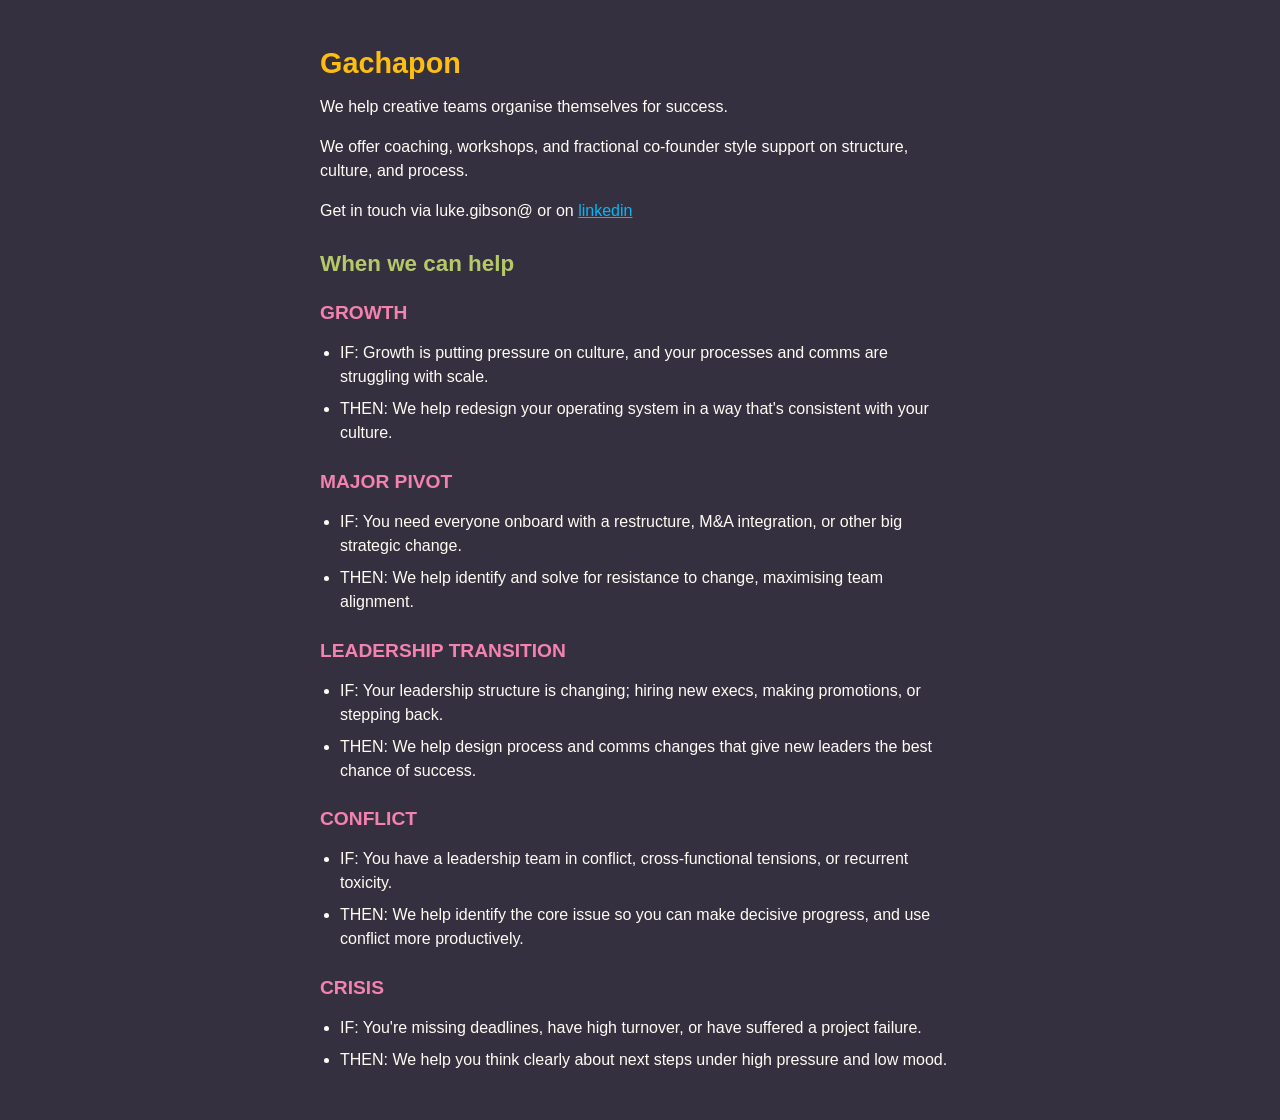
==== index.html @ a31de140 "updated when we can help" ====
<!doctype html>
<html>
  <head>
    <meta charset="utf-8" />
    <title>Gachapon Consulting</title> 
    <meta name="description" content="Making change work"/>
    <meta name="twitter:card" content="summary" />
    <meta name="twitter:site" content="@gachapontology" />
    <meta name="viewport" content="width=device-width, initial-scale=1, maximum-scale=1" />
    <style>
		body { 
			background: #353040;
			max-width: 40rem;
			margin: 0 auto;
			padding: 2rem;
			font-family: -apple-system, BlinkMacSystemFont, "Segoe UI", Helvetica, Arial, sans-serif;
			font-size: 1em;
			color: #fffcf2;
			line-height: 1.5em;
		}
		h1 {
			color: #fdbe11;
			font-size: 1.8em;
		}
		h2, h3 {
			margin-top: 1.3em;
			margin-bottom: 0.2em;
		}
		h2 {
			color: #b5c968;
			font-size: 1.4em;
		}
		h3 {
			color: #f481ae;
			font-size: 1.2em;
		}
		p {
			max-width: 70ch;
			margin-top: 0.5em;
			margin-bottom: 1em;
		}
		a {
			color: #07b7f3;
		}
		ul {
			padding-left: 20px;
		}
		li {
			margin-top: 0.5em;
			margin-bottom: 0.5em;
		}
    </style>
  </head>
  <body>
    <h1>Gachapon</h1>
	  <p>We help creative teams organise themselves for success.</p>
	  <p>We offer coaching, workshops, and fractional co-founder style support on structure, culture, and process.</p>
	  <p>Get in touch via luke.gibson@ or on <a href="https://www.linkedin.com/in/lukesamuelgibson/">linkedin</a></p>
	<h2>When we can help</h2>
	  <h3>GROWTH</h3>
	  <ul>
		  <li>IF: Growth is putting pressure on culture, and your processes and comms are struggling with scale.</li>
		  <li>THEN: We help redesign your operating system in a way that's consistent with your culture.</li>
	  </ul>
	  <h3>MAJOR PIVOT</h3>
	  <ul>
		  <li>IF: You need everyone onboard with a restructure, M&A integration, or other big strategic change.</li>
		  <li>THEN: We help identify and solve for resistance to change, maximising team alignment.</li>
	  </ul>
	  <h3>LEADERSHIP TRANSITION</h3>
	  <ul>
		  <li>IF: Your leadership structure is changing; hiring new execs, making promotions, or stepping back.</li>
		  <li>THEN: We help design process and comms changes that give new leaders the best chance of success.</li>
	  </ul>
	  <h3>CONFLICT</h3>
	  <ul>
		  <li>IF: You have a leadership team in conflict, cross-functional tensions, or recurrent toxicity.</li>
		  <li>THEN: We help identify the core issue so you can make decisive progress, and use conflict more productively.</li>
	  </ul>
	  <h3>CRISIS</h3>
	  <ul>
		  <li>IF: You're missing deadlines, have high turnover, or have suffered a project failure.</li>
		  <li>THEN: We help you think clearly about next steps under high pressure and low mood.</li>
	  </ul>
  </body>
</html>
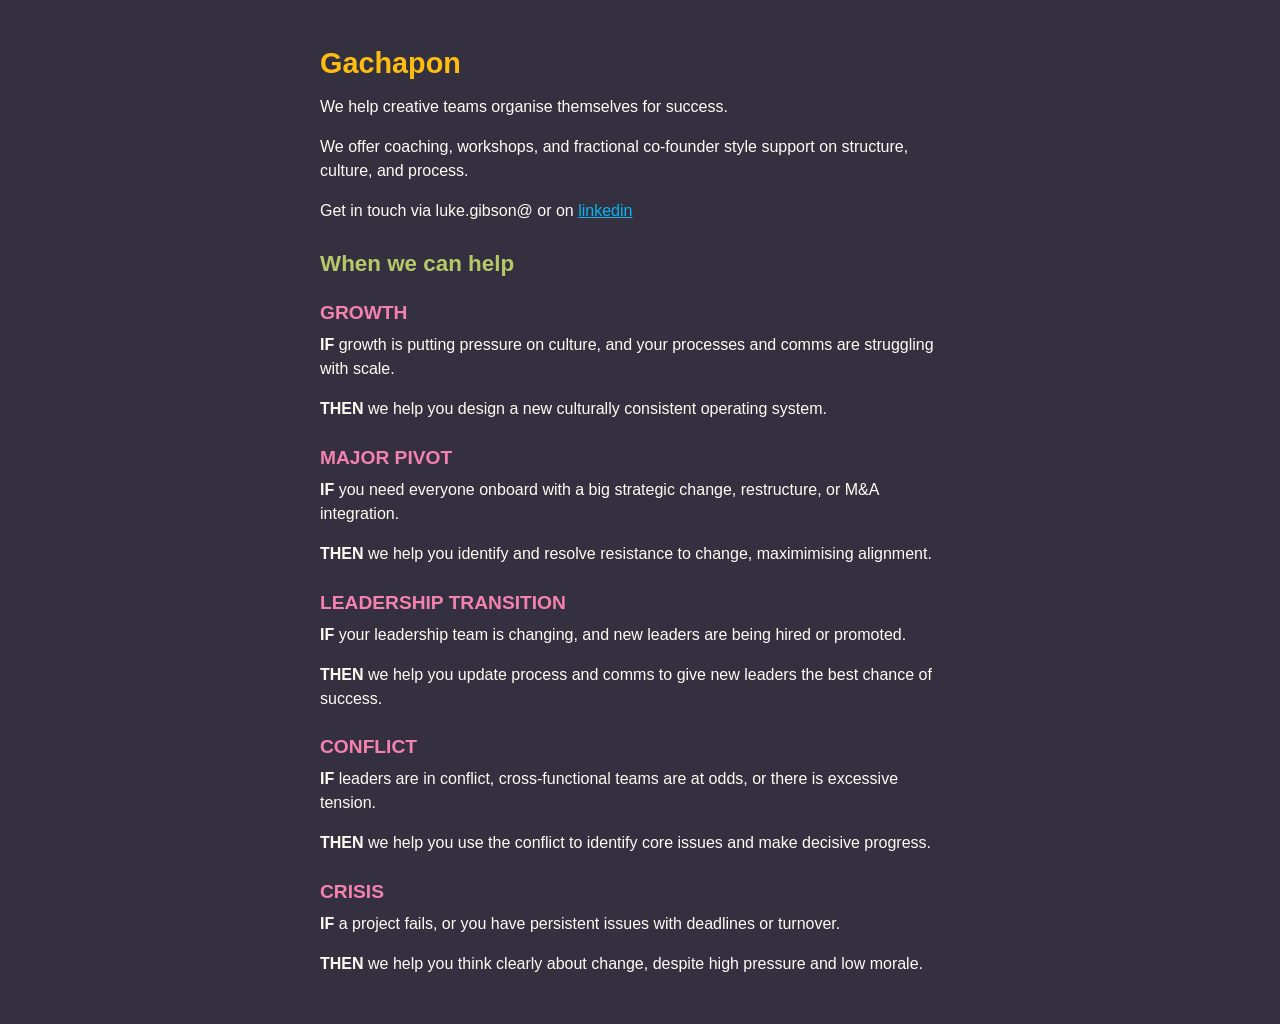
==== commit 2a0b2667: "Update index.html" ====
--- a/index.html
+++ b/index.html
@@ -58,29 +58,19 @@
 	  <p>Get in touch via luke.gibson@ or on <a href="https://www.linkedin.com/in/lukesamuelgibson/">linkedin</a></p>
 	<h2>When we can help</h2>
 	  <h3>GROWTH</h3>
-	  <ul>
-		  <li>IF: Growth is putting pressure on culture, and your processes and comms are struggling with scale.</li>
-		  <li>THEN: We help redesign your operating system in a way that's consistent with your culture.</li>
-	  </ul>
+	  <p><strong>IF</strong> growth is putting pressure on culture, and your processes and comms are struggling with scale.</p>
+	  <p><strong>THEN</strong> we help you design a new culturally consistent operating system.</p>
 	  <h3>MAJOR PIVOT</h3>
-	  <ul>
-		  <li>IF: You need everyone onboard with a restructure, M&A integration, or other big strategic change.</li>
-		  <li>THEN: We help identify and solve for resistance to change, maximising team alignment.</li>
-	  </ul>
+	  <p><strong>IF</strong> you need everyone onboard with a big strategic change, restructure, or M&A integration.</p>
+	  <p><strong>THEN</strong> we help you identify and resolve resistance to change, maximimising alignment.</p>
 	  <h3>LEADERSHIP TRANSITION</h3>
-	  <ul>
-		  <li>IF: Your leadership structure is changing; hiring new execs, making promotions, or stepping back.</li>
-		  <li>THEN: We help design process and comms changes that give new leaders the best chance of success.</li>
-	  </ul>
+	  <p><strong>IF</strong> your leadership team is changing, and new leaders are being hired or promoted.</p>
+	  <p><strong>THEN</strong> we help you update process and comms to give new leaders the best chance of success.</p>
 	  <h3>CONFLICT</h3>
-	  <ul>
-		  <li>IF: You have a leadership team in conflict, cross-functional tensions, or recurrent toxicity.</li>
-		  <li>THEN: We help identify the core issue so you can make decisive progress, and use conflict more productively.</li>
-	  </ul>
+	  <p><strong>IF</strong> leaders are in conflict, cross-functional teams are at odds, or there is excessive tension.</p>
+	  <p><strong>THEN</strong> we help you use the conflict to identify core issues and make decisive progress.</p>
 	  <h3>CRISIS</h3>
-	  <ul>
-		  <li>IF: You're missing deadlines, have high turnover, or have suffered a project failure.</li>
-		  <li>THEN: We help you think clearly about next steps under high pressure and low mood.</li>
-	  </ul>
+	  <p><strong>IF</strong> a project fails, or you have persistent issues with deadlines or turnover.</p>
+	  <p><strong>THEN</strong> we help you think clearly about change, despite high pressure and low morale.</p>
   </body>
 </html>
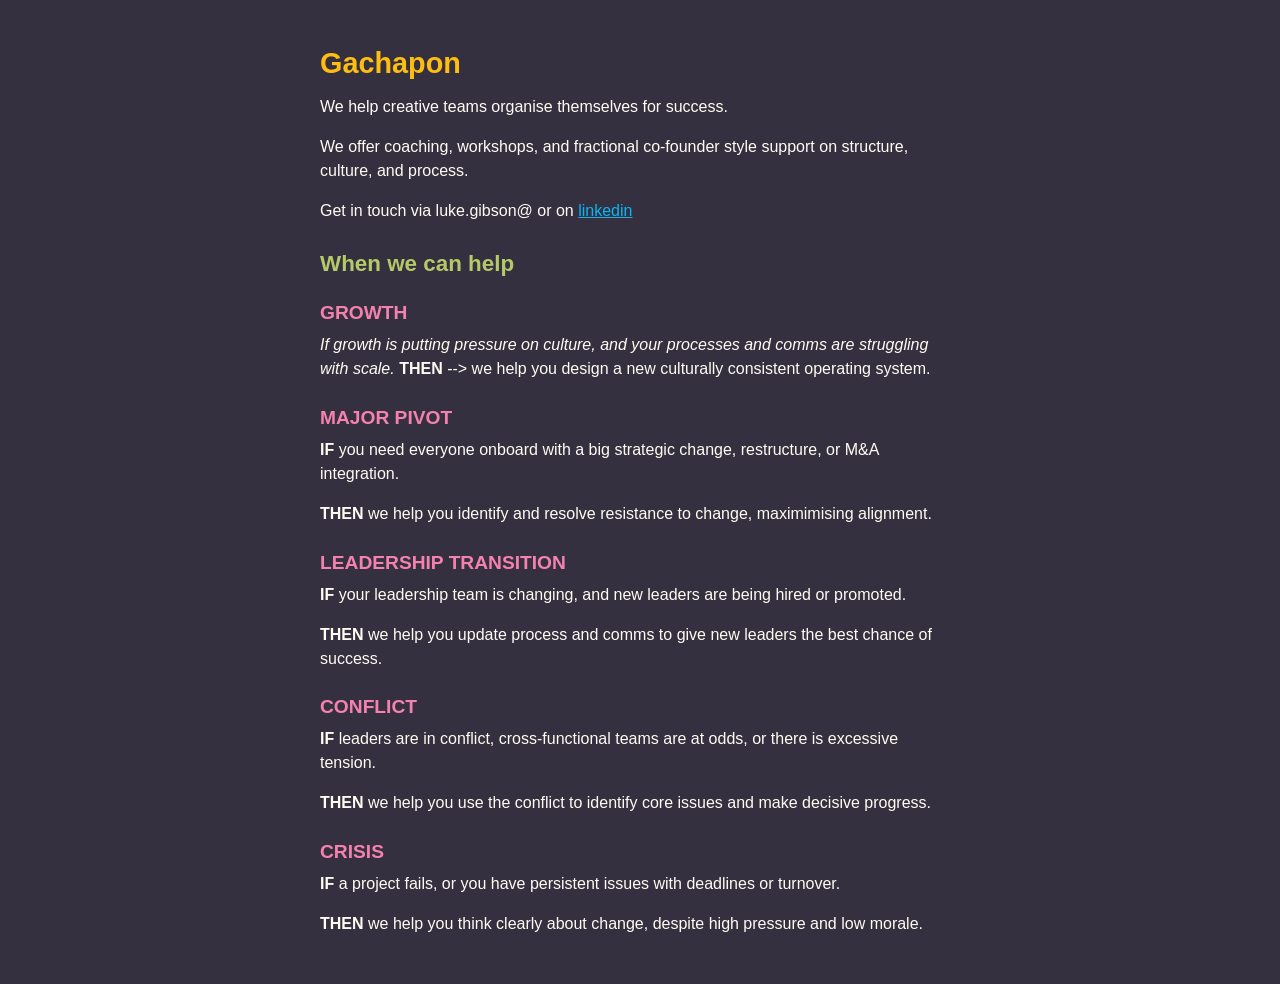
==== commit 97e4c375: "new structure for help areas" ====
--- a/index.html
+++ b/index.html
@@ -58,8 +58,7 @@
 	  <p>Get in touch via luke.gibson@ or on <a href="https://www.linkedin.com/in/lukesamuelgibson/">linkedin</a></p>
 	<h2>When we can help</h2>
 	  <h3>GROWTH</h3>
-	  <p><strong>IF</strong> growth is putting pressure on culture, and your processes and comms are struggling with scale.</p>
-	  <p><strong>THEN</strong> we help you design a new culturally consistent operating system.</p>
+	  <p><i>If growth is putting pressure on culture, and your processes and comms are struggling with scale.</i> <strong>THEN</strong> --> we help you design a new culturally consistent operating system.</p>
 	  <h3>MAJOR PIVOT</h3>
 	  <p><strong>IF</strong> you need everyone onboard with a big strategic change, restructure, or M&A integration.</p>
 	  <p><strong>THEN</strong> we help you identify and resolve resistance to change, maximimising alignment.</p>
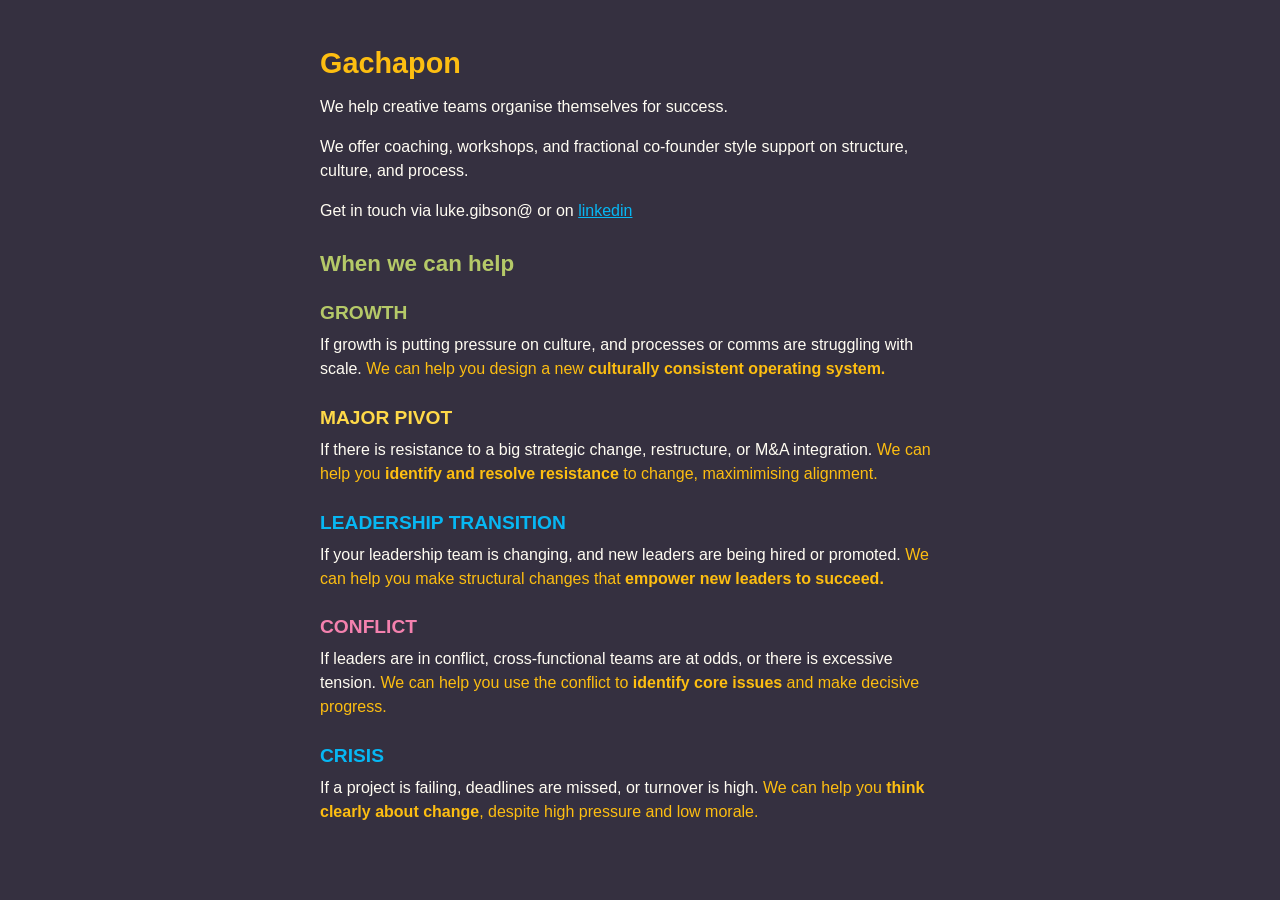
==== commit 51213cb3: "simplify offer text" ====
--- a/index.html
+++ b/index.html
@@ -7,49 +7,7 @@
     <meta name="twitter:card" content="summary" />
     <meta name="twitter:site" content="@gachapontology" />
     <meta name="viewport" content="width=device-width, initial-scale=1, maximum-scale=1" />
-    <style>
-		body { 
-			background: #353040;
-			max-width: 40rem;
-			margin: 0 auto;
-			padding: 2rem;
-			font-family: -apple-system, BlinkMacSystemFont, "Segoe UI", Helvetica, Arial, sans-serif;
-			font-size: 1em;
-			color: #fffcf2;
-			line-height: 1.5em;
-		}
-		h1 {
-			color: #fdbe11;
-			font-size: 1.8em;
-		}
-		h2, h3 {
-			margin-top: 1.3em;
-			margin-bottom: 0.2em;
-		}
-		h2 {
-			color: #b5c968;
-			font-size: 1.4em;
-		}
-		h3 {
-			color: #f481ae;
-			font-size: 1.2em;
-		}
-		p {
-			max-width: 70ch;
-			margin-top: 0.5em;
-			margin-bottom: 1em;
-		}
-		a {
-			color: #07b7f3;
-		}
-		ul {
-			padding-left: 20px;
-		}
-		li {
-			margin-top: 0.5em;
-			margin-bottom: 0.5em;
-		}
-    </style>
+    <link rel="stylesheet" href="main.css">
   </head>
   <body>
     <h1>Gachapon</h1>
@@ -57,19 +15,15 @@
 	  <p>We offer coaching, workshops, and fractional co-founder style support on structure, culture, and process.</p>
 	  <p>Get in touch via luke.gibson@ or on <a href="https://www.linkedin.com/in/lukesamuelgibson/">linkedin</a></p>
 	<h2>When we can help</h2>
-	  <h3>GROWTH</h3>
-	  <p><i>If growth is putting pressure on culture, and your processes and comms are struggling with scale.</i> <strong>THEN</strong> --> we help you design a new culturally consistent operating system.</p>
-	  <h3>MAJOR PIVOT</h3>
-	  <p><strong>IF</strong> you need everyone onboard with a big strategic change, restructure, or M&A integration.</p>
-	  <p><strong>THEN</strong> we help you identify and resolve resistance to change, maximimising alignment.</p>
-	  <h3>LEADERSHIP TRANSITION</h3>
-	  <p><strong>IF</strong> your leadership team is changing, and new leaders are being hired or promoted.</p>
-	  <p><strong>THEN</strong> we help you update process and comms to give new leaders the best chance of success.</p>
-	  <h3>CONFLICT</h3>
-	  <p><strong>IF</strong> leaders are in conflict, cross-functional teams are at odds, or there is excessive tension.</p>
-	  <p><strong>THEN</strong> we help you use the conflict to identify core issues and make decisive progress.</p>
-	  <h3>CRISIS</h3>
-	  <p><strong>IF</strong> a project fails, or you have persistent issues with deadlines or turnover.</p>
-	  <p><strong>THEN</strong> we help you think clearly about change, despite high pressure and low morale.</p>
+	  <h3 class="green-text">GROWTH</h3>
+	  <p>If growth is putting pressure on culture, and processes or comms are struggling with scale. <span class="orange-text">We can help you design a new <strong>culturally consistent operating system.</strong></span></p>
+	  <h3 class="yellow-text">MAJOR PIVOT</h3>
+	  <p>If there is resistance to a big strategic change, restructure, or M&A integration. <span class="orange-text">We can help you <strong>identify and resolve resistance</strong> to change, maximimising alignment.</span></p>
+	  <h3 class="blue-text">LEADERSHIP TRANSITION</h3>
+	  <p>If your leadership team is changing, and new leaders are being hired or promoted. <span class="orange-text">We can help you make structural changes that <strong>empower new leaders to succeed.</strong></span></p>
+	  <h3 class="pink-text">CONFLICT</h3>
+	  <p>If leaders are in conflict, cross-functional teams are at odds, or there is excessive tension. <span class="orange-text">We can help you use the conflict to <strong>identify core issues</strong> and make decisive progress.</span></p>
+	  <h3 class="blue-text">CRISIS</h3>
+	  <p>If a project is failing, deadlines are missed, or turnover is high. <span class="orange-text">We can help you <strong>think clearly about change</strong>, despite high pressure and low morale.</span></p>
   </body>
 </html>
--- a/main.css
+++ b/main.css
@@ -0,0 +1,56 @@
+body { 
+	background: #353040;
+	max-width: 40rem;
+	margin: 0 auto;
+	padding: 2rem;
+	font-family: -apple-system, BlinkMacSystemFont, "Segoe UI", Helvetica, Arial, sans-serif;
+	font-size: 1em;
+	color: #fffcf2;
+	line-height: 1.5em;
+}
+h1 {
+	color: #fdbe11;
+	font-size: 1.8em;
+}
+h2, h3 {
+	margin-top: 1.3em;
+	margin-bottom: 0.2em;
+}
+h2 {
+	color: #b5c968;
+	font-size: 1.4em;
+}
+h3 {
+	color: #f481ae;
+	font-size: 1.2em;
+}
+p {
+	max-width: 70ch;
+	margin-top: 0.5em;
+	margin-bottom: 1em;
+}
+a {
+	color: #07b7f3;
+}
+ul {
+	padding-left: 20px;
+}
+li {
+	margin-top: 0.5em;
+	margin-bottom: 0.5em;
+}
+.blue-text {
+	color: #07b7f3;
+}
+.orange-text {
+	color: #fdbe11;
+}
+.yellow-text {
+	color: #ffd948;
+}
+.green-text {
+	color: #b5c968;
+}
+.pink-text {
+	color: #f481ae;
+}
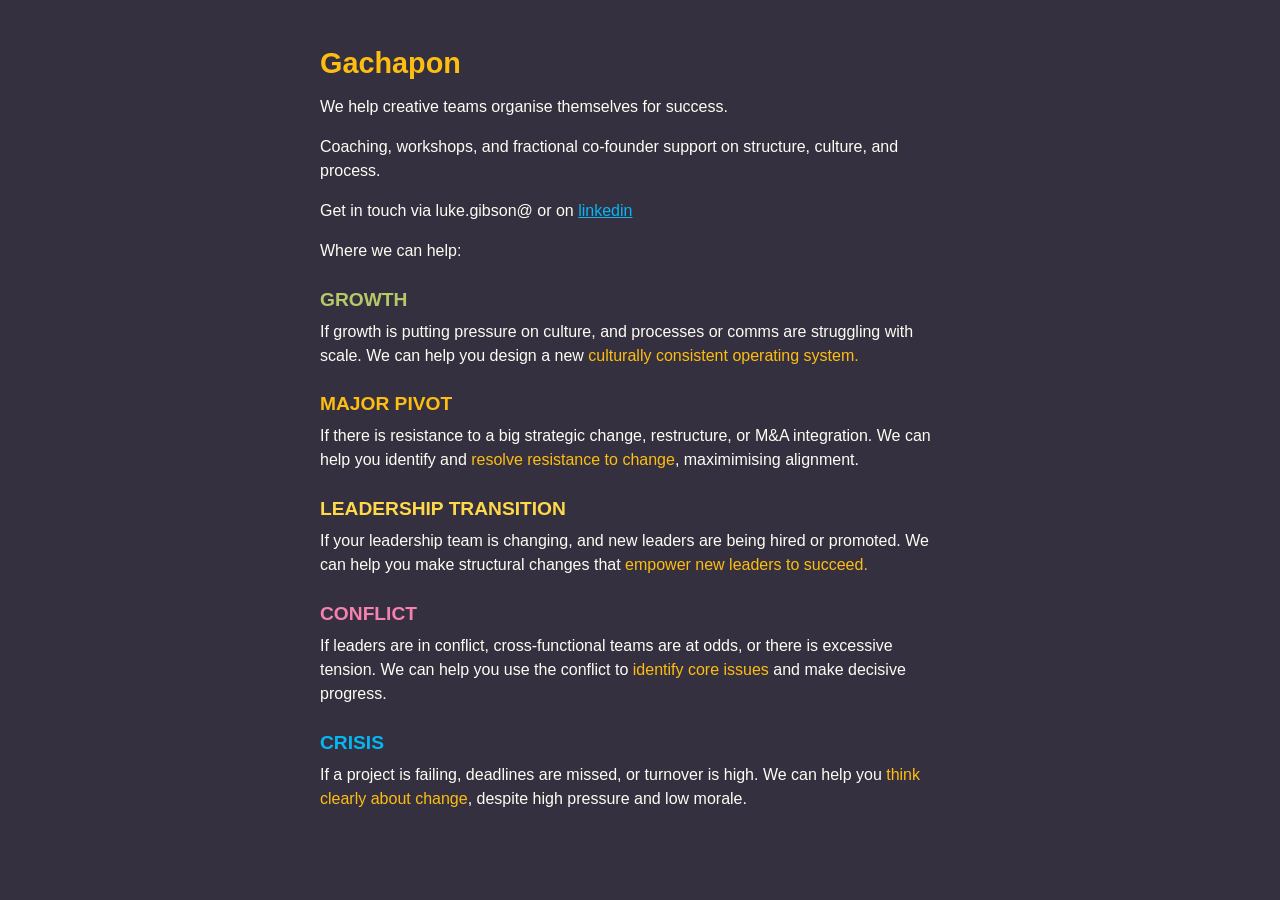
==== commit 5a4ef3cd: "simplified offer content" ====
--- a/index.html
+++ b/index.html
@@ -12,18 +12,18 @@
   <body>
     <h1>Gachapon</h1>
 	  <p>We help creative teams organise themselves for success.</p>
-	  <p>We offer coaching, workshops, and fractional co-founder style support on structure, culture, and process.</p>
+	  <p>Coaching, workshops, and fractional co-founder support on structure, culture, and process.</p>
 	  <p>Get in touch via luke.gibson@ or on <a href="https://www.linkedin.com/in/lukesamuelgibson/">linkedin</a></p>
-	<h2>When we can help</h2>
+	  <p>Where we can help:</p>
 	  <h3 class="green-text">GROWTH</h3>
-	  <p>If growth is putting pressure on culture, and processes or comms are struggling with scale. <span class="orange-text">We can help you design a new <strong>culturally consistent operating system.</strong></span></p>
-	  <h3 class="yellow-text">MAJOR PIVOT</h3>
-	  <p>If there is resistance to a big strategic change, restructure, or M&A integration. <span class="orange-text">We can help you <strong>identify and resolve resistance</strong> to change, maximimising alignment.</span></p>
-	  <h3 class="blue-text">LEADERSHIP TRANSITION</h3>
-	  <p>If your leadership team is changing, and new leaders are being hired or promoted. <span class="orange-text">We can help you make structural changes that <strong>empower new leaders to succeed.</strong></span></p>
+	  <p>If growth is putting pressure on culture, and processes or comms are struggling with scale. We can help you design a new <span class="orange-text">culturally consistent operating system.</span></p>
+	  <h3 class="orange-text">MAJOR PIVOT</h3>
+	  <p>If there is resistance to a big strategic change, restructure, or M&A integration. We can help you identify and <span class="orange-text">resolve resistance to change</span>, maximimising alignment.</p>
+	  <h3 class="yellow-text">LEADERSHIP TRANSITION</h3>
+	  <p>If your leadership team is changing, and new leaders are being hired or promoted. We can help you make structural changes that <span class="orange-text">empower new leaders to succeed.</span></p>
 	  <h3 class="pink-text">CONFLICT</h3>
-	  <p>If leaders are in conflict, cross-functional teams are at odds, or there is excessive tension. <span class="orange-text">We can help you use the conflict to <strong>identify core issues</strong> and make decisive progress.</span></p>
+	  <p>If leaders are in conflict, cross-functional teams are at odds, or there is excessive tension. We can help you use the conflict to <span class="orange-text">identify core issues</span> and make decisive progress.</p>
 	  <h3 class="blue-text">CRISIS</h3>
-	  <p>If a project is failing, deadlines are missed, or turnover is high. <span class="orange-text">We can help you <strong>think clearly about change</strong>, despite high pressure and low morale.</span></p>
+	  <p>If a project is failing, deadlines are missed, or turnover is high. We can help you <span class="orange-text">think clearly about change</span>, despite high pressure and low morale.</p>
   </body>
 </html>
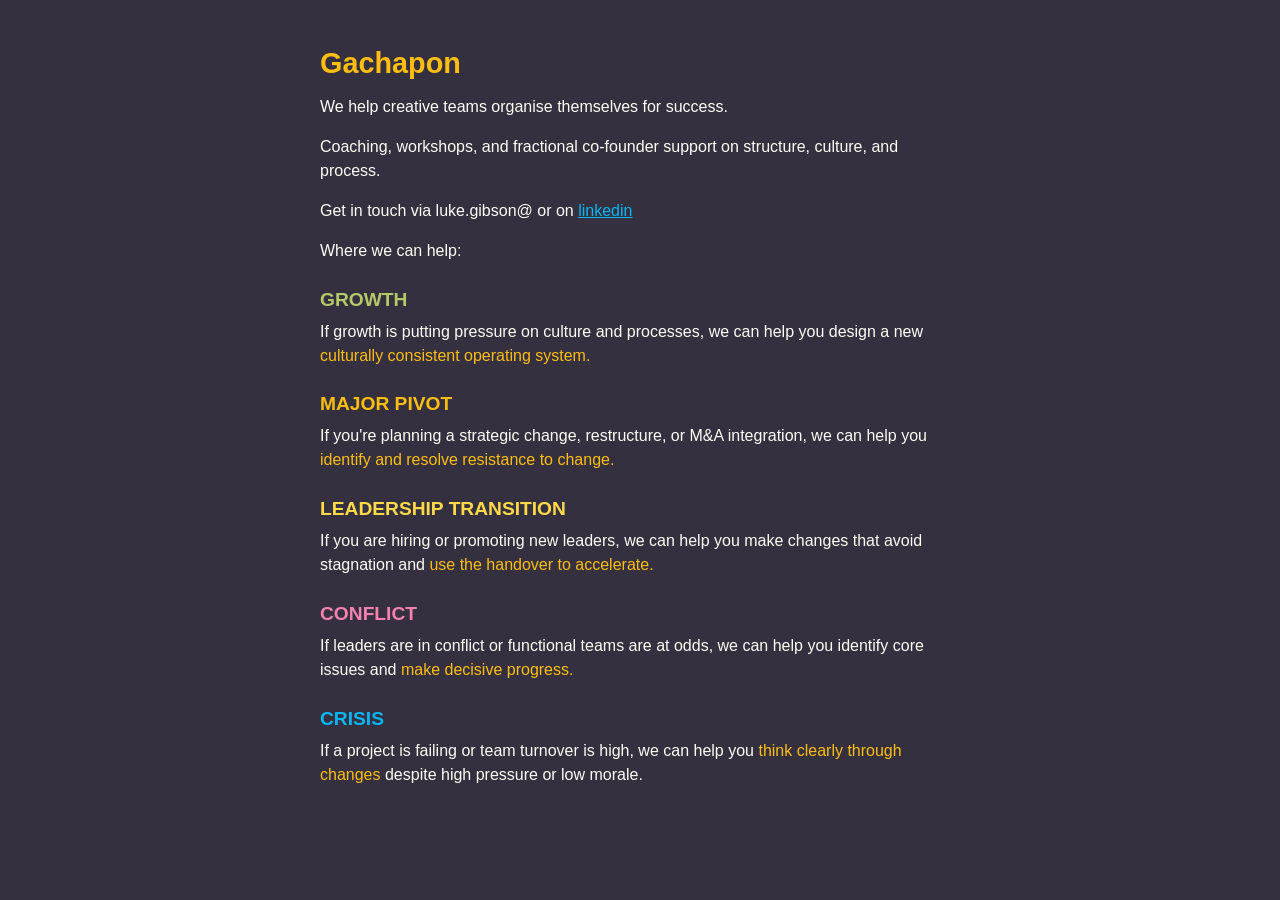
==== commit 35ad89b5: "simplify offer text" ====
--- a/index.html
+++ b/index.html
@@ -16,14 +16,14 @@
 	  <p>Get in touch via luke.gibson@ or on <a href="https://www.linkedin.com/in/lukesamuelgibson/">linkedin</a></p>
 	  <p>Where we can help:</p>
 	  <h3 class="green-text">GROWTH</h3>
-	  <p>If growth is putting pressure on culture, and processes or comms are struggling with scale. We can help you design a new <span class="orange-text">culturally consistent operating system.</span></p>
+	  <p>If growth is putting pressure on culture and processes, we can help you design a new <span class="orange-text">culturally consistent operating system.</span></p>
 	  <h3 class="orange-text">MAJOR PIVOT</h3>
-	  <p>If there is resistance to a big strategic change, restructure, or M&A integration. We can help you identify and <span class="orange-text">resolve resistance to change</span>, maximimising alignment.</p>
+	  <p>If you're planning a strategic change, restructure, or M&A integration, we can help you <span class="orange-text">identify and resolve resistance to change.</span></p>
 	  <h3 class="yellow-text">LEADERSHIP TRANSITION</h3>
-	  <p>If your leadership team is changing, and new leaders are being hired or promoted. We can help you make structural changes that <span class="orange-text">empower new leaders to succeed.</span></p>
+	  <p>If you are hiring or promoting new leaders, we can help you make changes that avoid stagnation and <span class="orange-text">use the handover to accelerate.</span></p>
 	  <h3 class="pink-text">CONFLICT</h3>
-	  <p>If leaders are in conflict, cross-functional teams are at odds, or there is excessive tension. We can help you use the conflict to <span class="orange-text">identify core issues</span> and make decisive progress.</p>
+	  <p>If leaders are in conflict or functional teams are at odds, we can help you identify core issues and <span class="orange-text">make decisive progress.</span></p>
 	  <h3 class="blue-text">CRISIS</h3>
-	  <p>If a project is failing, deadlines are missed, or turnover is high. We can help you <span class="orange-text">think clearly about change</span>, despite high pressure and low morale.</p>
+	  <p>If a project is failing or team turnover is high, we can help you <span class="orange-text">think clearly through changes</span> despite high pressure or low morale.</p>
   </body>
 </html>
